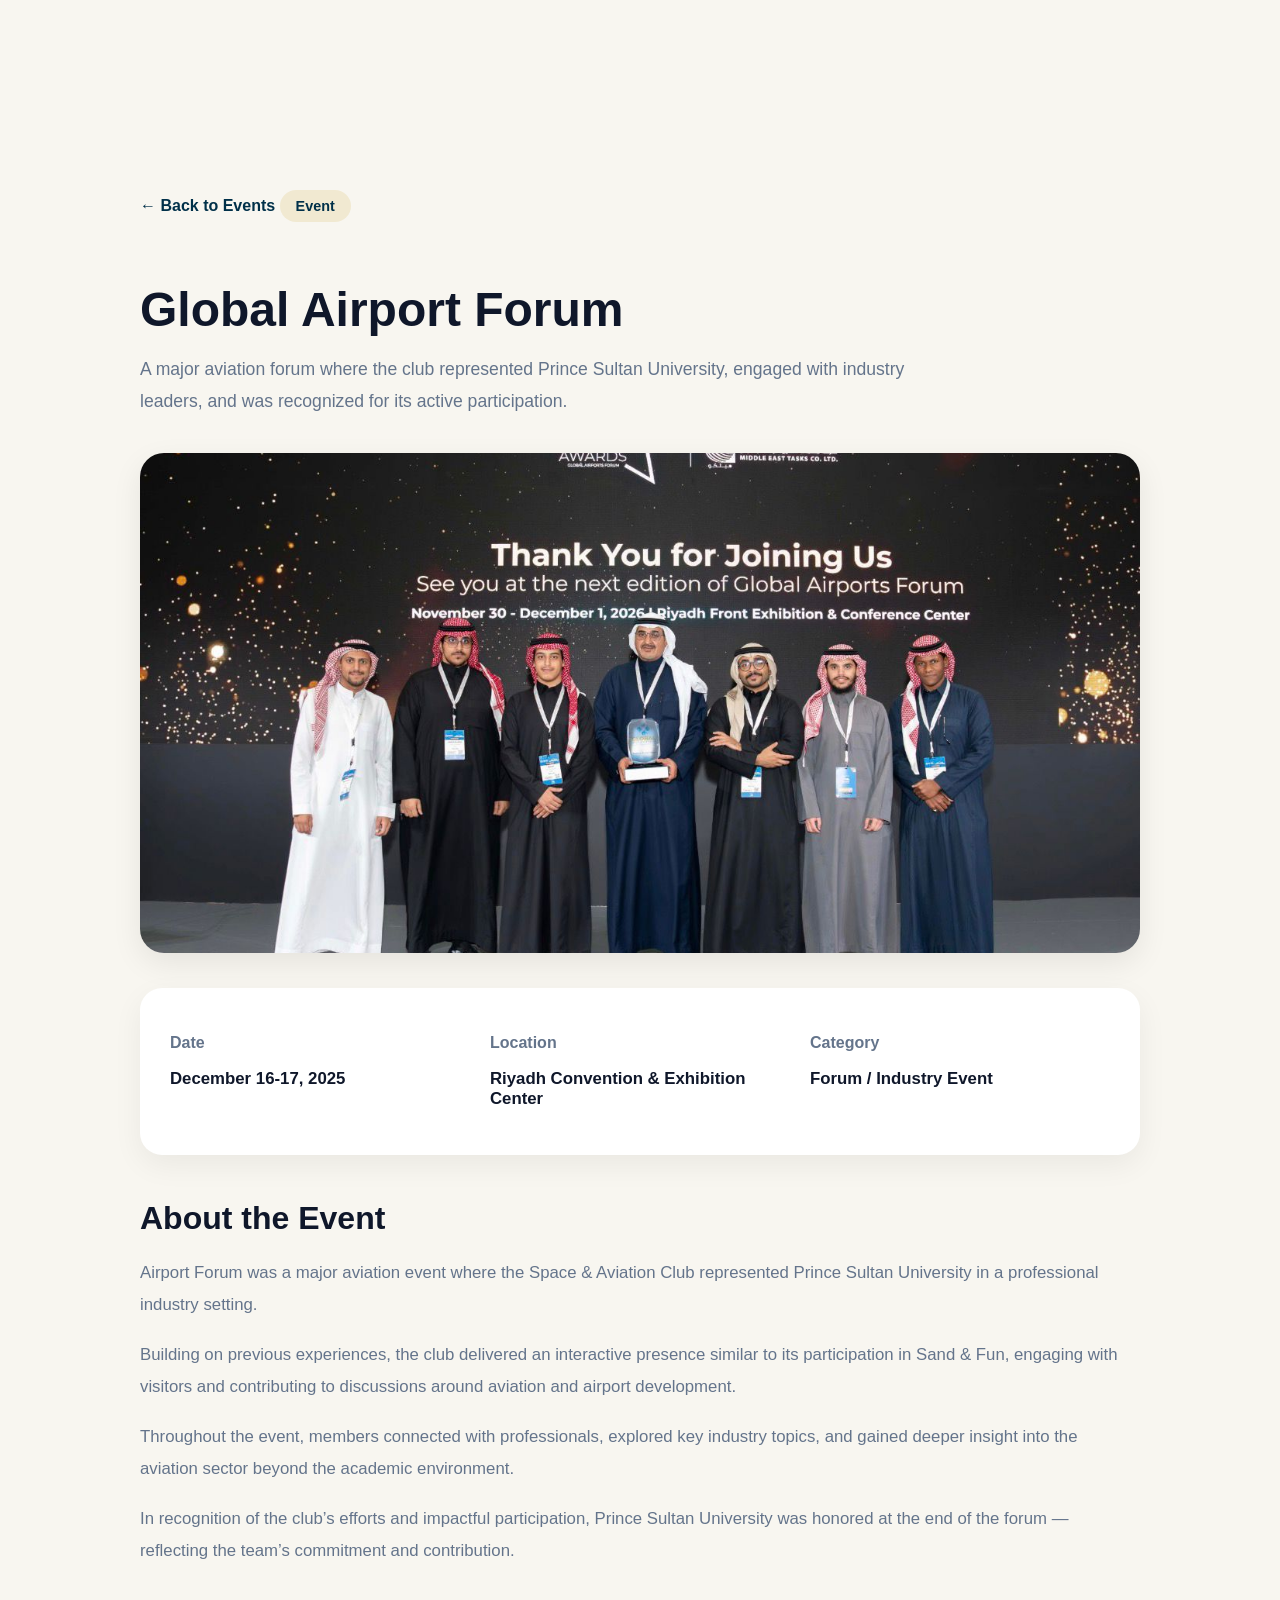
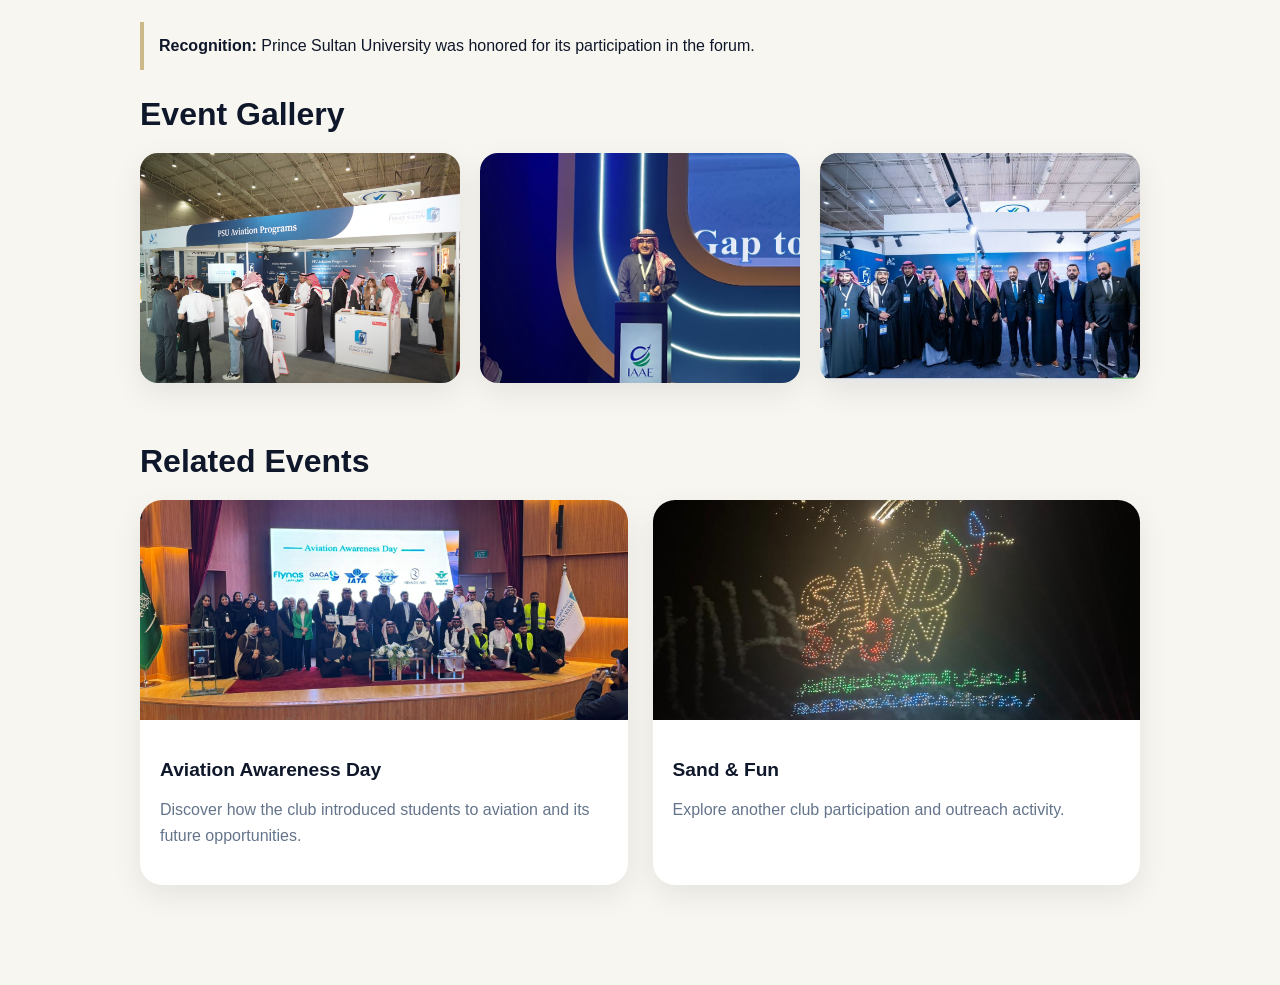
==== events/airport-forum.html @ 7e3ea1d1 "Add files via upload" ====
<!DOCTYPE html>
<html lang="en">

<head>
  <meta charset="UTF-8">
  <meta name="viewport" content="width=device-width, initial-scale=1.0">
  <title>Airport Forum | Space & Aviation Club</title>
  <link rel="stylesheet" href="/css/style.css">
</head>

<body>

  <section class="event-details-page">
    <div class="event-details-container">

      <a href="../index.html#events" class="back-link">← Back to Events</a>

      <span class="event-tag">Event</span>

      <h1>Global Airport Forum</h1>

      <p class="event-intro">
        A major aviation forum where the club represented Prince Sultan University, engaged with industry leaders, and
        was recognized for its active participation.
      </p>

      <img src="/images/event1.jpeg" alt="Airport Forum" class="event-hero-image">

      <div class="event-info-box">
        <div class="info-item">
          <h3>Date</h3>
          <p>December 16-17, 2025</p>
        </div>

        <div class="info-item">
          <h3>Location</h3>
          <p>Riyadh Convention & Exhibition Center</p>
        </div>

        <div class="info-item">
          <h3>Category</h3>
          <p>Forum / Industry Event</p>
        </div>
      </div>

      <div class="event-description-section">
        <h2>About the Event</h2>
        <p>
          Airport Forum was a major aviation event where the Space & Aviation Club represented Prince Sultan University
          in a professional industry setting. </p>

        <p>
          Building on previous experiences, the club delivered an interactive presence similar to its participation in
          Sand & Fun, engaging with visitors and contributing to discussions around aviation and airport development.
        </p>

        <p>
          Throughout the event, members connected with professionals, explored key industry topics, and gained deeper
          insight into the aviation sector beyond the academic environment.
        </p>

        <p>
          In recognition of the club’s efforts and impactful participation, Prince Sultan University was honored at the
          end of the forum — reflecting the team’s commitment and contribution.
        </p>
      </div>
      <div class="event-highlight">
        <strong>Recognition:</strong> Prince Sultan University was honored for its participation in the forum.
      </div>
      <div class="event-gallery-section">
        <h2>Event Gallery</h2>

        <div class="event-gallery-grid">
          <img src="/images/forum.jpeg" alt="Airport Forum Photo 1">
          <img src="/images/bdr.jpeg" alt="Airport Forum Photo 2">
          <img src="/images/for.jpeg" alt="Airport Forum Photo 3">
        </div>
      </div>

      <div class="related-events-section">
        <h2>Related Events</h2>

        <div class="related-events-grid">
          <a href="aviation-awareness-day.html" class="related-event-card">
            <img src="/images/main.jpeg" alt="Aviation Awareness Day">
            <div class="related-event-content">
              <h3>Aviation Awareness Day</h3>
              <p>Discover how the club introduced students to aviation and its future opportunities.</p>
            </div>
          </a>

          <a href="sand-fun.html" class="related-event-card">
            <img src="/images/sd2.jpeg" alt="Sand & Fun">
            <div class="related-event-content">
              <h3>Sand & Fun</h3>
              <p>Explore another club participation and outreach activity.</p>
            </div>
          </a>
        </div>
      </div>

    </div>
  </section>

</body>

</html>
---- css/style.css ----
:root {
  --primary: #003049;
  --bg-main: #FDF0D5;
  --accent: #C9A227;

  --text-dark: #0f172a;
  --text-light: #ffffff;
  --muted: #64748b;

  --card-bg: #ffffff;
  --section-bg: #f8f6f0;
  --footer-text: #e2e8f0;
  --footer-muted: #cbd5e1;
  --footer-soft: #94a3b8;
  --footer-border: rgba(255, 255, 255, 0.12);

  --shadow-soft: 0 10px 30px rgba(0, 0, 0, 0.08);
  --shadow-hover: 0 18px 35px rgba(0, 0, 0, 0.12);
}

.event-highlight {
  background: #f8f6f0;
  border-left: 4px solid #cbb98a;
  padding: 15px;
  margin: 20px 0;
  font-weight: 500;
}


.tagline {
  font-size: 1.1rem;
  font-weight: 500;
  color: #cbb98a;
  margin: 10px 0 25px;
  position: relative;
  font-style: italic;
}

.tagline::before {
  content: "";
  width: 40px;
  height: 2px;
  background: #cbb98a;
  position: absolute;
  top: -8px;
  left: 0;
}


nav {
  display: flex;
  justify-content: space-between;
  align-items: center;
  padding: 20px 40px;
  position: relative;
}

.site-title {
  display: flex;
  align-items: center;
  gap: 15px;
  font-size: 2rem;
  color: var(--text-dark);
}

.site-logo {
  width: 70px;
}

.nav-links {
  display: flex;
  gap: 25px;
  list-style: none;
}

.nav-links a {
  text-decoration: none;
  color: var(--text-dark);
  font-size: 1.1rem;
}

.menu-toggle {
  display: none;
  font-size: 2rem;
  cursor: pointer;
}
@media (max-width: 768px) {

  .menu-toggle {
    display: block;
  }

  .nav-links {
    display: none;
    flex-direction: column;
    position: absolute;
    top: 100%;
    right: 20px;
    background: #f8f6f0;
    padding: 20px;
    border-radius: 12px;
    width: 200px;
    gap: 15px;
    box-shadow: 0 10px 25px rgba(0,0,0,0.08);
  }

  .nav-links.active {
    display: flex;
  }

}


.hidden {
  opacity: 0;
  transform: translateY(30px);
}

.show {
  opacity: 1;
  transform: translateY(0);
  transition: all 0.6s ease;
}

nav {
  position: fixed;
  top: 0;
  left: 0;
  right: 0;
  width: 100%;
  box-sizing: border-box;
  z-index: 1000;
  background-color: var(--bg-main);
  box-shadow: 0 2px 10px rgba(0,0,0,0.05);
  padding: 20px 40px;
}

body {
  padding-top: 90px;
}

nav.scrolled {
   background-color: rgba(248, 246, 240, 0.85);
  backdrop-filter: blur(10px);
  box-shadow: 0 4px 20px rgba(0,0,0,0.08)
}
nav {
  transition: all 0.3s ease;
}


html {
  scroll-behavior: smooth;
}

body {
  margin: 0;
  font-family: Arial, sans-serif;
  background-color: var(--section-bg);
  color: var(--text-dark);
}

.site-title {
  display: flex;
  align-items: center;
  gap: 10px;
}

.site-logo {
  width: 60px;
  height: 60px;
  object-fit: contain;
}

ul {
  list-style: none;
  padding: 0;
}

nav ul {
  display: flex;
  gap: 20px;
}

a {
  text-decoration: none;
  color: var(--text-dark);
}

nav {
  display: flex;
  justify-content: space-between;
  align-items: center;
  padding: 20px 40px;
  background-color: var(--section-bg);
  
}

nav h1 {
  font-size: 24px;
  color: var(--primary);
}

nav a:hover {
  color: var(--accent);
}

#hero {
  padding: 100px 40px;
  min-height: 80vh;
  display: flex;
  align-items: center;
  background:
linear-gradient(rgba(0,0,0,0.55), rgba(0,0,0,0.75)),
    url("../images/hero.jpg");
  background-size: cover;
  background-position: center;
  color: var(--text-light);
}

.hero-content {
  max-width: 600px;
}

.hero-content h2 {
  font-size: 48px;
  margin-bottom: 20px;
}

.hero-content p {
  font-size: 18px;
  line-height: 1.6;
  margin-bottom: 20px;
}

.btn {
  display: inline-block;
  text-decoration: none;
  background-color: var(--accent);
  color: var(--primary);
  border-radius: 999px;
  padding: 12px 24px;
  font-weight: 600;
  transition: 0.3s;
}

.btn:hover {
  background-color: var(--primary);
  color: var(--text-light);
  transform: scale(1.05);
}

#about {
  display: flex;
  justify-content: space-between;
  align-items: center;
  gap: 40px;
  padding: 80px 40px;
}

.about-text {
  flex: 1;
}

.about-text h2 {
  font-size: 36px;
  margin-bottom: 20px;
  color: var(--text-dark);
}

.about-text p {
  font-size: 18px;
  line-height: 1.7;
  margin-bottom: 15px;
  color: var(--text-dark);
}

.about-image {
  flex: 1;
}

.about-image img {
  width: 100%;
  border-radius: 12px;
  filter: brightness(0.9);
  box-shadow: 0 10px 30px rgba(0, 0, 0, 0.2);
}

/* ======================
   Events Section
====================== */

.events-section {
  padding: 100px 8%;
  background: var(--section-bg);
}

.events-section h2 {
  text-align: center;
  font-size: 3rem;
  margin-bottom: 15px;
  color: var(--text-dark);
}

.section-subtitle {
  text-align: center;
  font-size: 1.1rem;
  color: var(--muted);
  margin-bottom: 50px;
}

.events-wrapper {
  display: flex;
  align-items: center;
  gap: 20px;
  overflow: hidden;
}

.events-track {
  display: flex;
  gap: 25px;
  overflow-x: auto;
  scroll-behavior: smooth;
  flex: 1;
  min-width: 0;
  padding: 10px 5px 20px;
}

.events-track::-webkit-scrollbar {
  height: 8px;
}

.events-track::-webkit-scrollbar-thumb {
  background: #cbb98a;
  border-radius: 20px;
}

.event-card {
  min-width: 320px;
  max-width: 320px;
  background: var(--card-bg);
  border-radius: 22px;
  overflow: hidden;
  text-decoration: none;
  color: inherit;
  box-shadow: var(--shadow-soft);
  transition: transform 0.3s ease, box-shadow 0.3s ease;
  flex-shrink: 0;
}

.event-card:hover {
  transform: translateY(-10px) scale(1.02);
  box-shadow: var(--shadow-hover);
}

.event-card img {
  width: 100%;
  height: 220px;
  object-fit: cover;
  display: block;
}

.event-card-content {
  padding: 22px;
}

.event-card-content h3 {
  font-size: 1.4rem;
  margin-bottom: 10px;
  color: var(--text-dark);
}

.event-date {
  font-size: 0.95rem;
  color: var(--muted);
  margin-bottom: 12px;
}

.event-description {
  font-size: 0.98rem;
  line-height: 1.6;
  color: var(--muted);
  margin-bottom: 18px;
}

.event-link {
  display: inline-block;
  padding: 10px 18px;
  border-radius: 999px;
  background-color: var(--accent);
  color: var(--primary);
  font-weight: 600;
  font-size: 0.95rem;
  transition: 0.3s;
}

.event-link:hover {
  background-color: var(--primary);
  color: var(--text-light);
  transform: scale(1.05);
}

.slider-btn {
  width: 50px;
  height: 50px;
  border: none;
  border-radius: 50%;
  background: var(--card-bg);
  color: var(--primary);
  font-size: 1.5rem;
  cursor: pointer;
  box-shadow: 0 8px 20px rgba(0, 0, 0, 0.1);
  transition: 0.3s ease;
}

.slider-btn:hover {
  background: var(--primary);
  color: var(--text-light);
}

@media (max-width: 768px) {
  .events-section h2 {
    font-size: 2.2rem;
  }

  .event-card {
    min-width: 270px;
    max-width: 270px;
  }

  .slider-btn {
    display: none;
  }
}

/* ======================
   event pages
====================== */

.event-details-page {
  padding: 100px 8%;
  background: var(--section-bg);
}

.event-details-container {
  max-width: 1000px;
  margin: 0 auto;
}

.back-link {
  display: inline-block;
  margin-bottom: 20px;
  text-decoration: none;
  color: var(--primary);
  font-weight: 600;
  transition: 0.3s ease;
}

.back-link:hover {
  color: var(--accent);
}

.event-tag {
  display: inline-block;
  background: rgba(201, 162, 39, 0.15);
  color: var(--primary);
  font-size: 0.9rem;
  font-weight: 600;
  padding: 8px 16px;
  border-radius: 999px;
  margin-bottom: 20px;
}

.event-details-page h1 {
  font-size: 3rem;
  color: var(--text-dark);
  margin-bottom: 15px;
}

.event-intro {
  font-size: 1.1rem;
  line-height: 1.8;
  color: var(--muted);
  margin-bottom: 35px;
  max-width: 800px;
}

.event-hero-image {
  width: 100%;
  height: 500px;
  object-fit: cover;
  border-radius: 24px;
  display: block;
  margin-bottom: 35px;
  box-shadow: var(--shadow-soft);
}

.event-info-box {
  display: grid;
  grid-template-columns: repeat(3, 1fr);
  gap: 20px;
  background: var(--card-bg);
  border-radius: 22px;
  padding: 30px;
  box-shadow: 0 10px 30px rgba(0, 0, 0, 0.06);
  margin-bottom: 45px;
}

.info-item h3 {
  font-size: 1rem;
  color: var(--muted);
  margin-bottom: 8px;
}

.info-item p {
  font-size: 1.05rem;
  color: var(--text-dark);
  font-weight: 600;
}

.event-description-section {
  margin-bottom: 55px;
}

.event-description-section h2,
.event-gallery-section h2,
.related-events-section h2 {
  font-size: 2rem;
  color: var(--text-dark);
  margin-bottom: 20px;
}

.event-description-section p {
  font-size: 1.05rem;
  line-height: 1.9;
  color: var(--muted);
  margin-bottom: 18px;
}

.event-gallery-section {
  margin-bottom: 60px;
}

.event-gallery-grid {
  display: grid;
  grid-template-columns: repeat(3, 1fr);
  gap: 20px;
}

.event-gallery-grid img {
  width: 100%;
  height: 230px;
  object-fit: cover;
  border-radius: 18px;
  box-shadow: var(--shadow-soft);
  transition: transform 0.3s ease;
}

.event-gallery-grid img:hover {
  transform: scale(1.03);
}

.related-events-grid {
  display: grid;
  grid-template-columns: repeat(2, 1fr);
  gap: 25px;
}

.related-event-card {
  display: block;
  background: var(--card-bg);
  border-radius: 22px;
  overflow: hidden;
  text-decoration: none;
  color: inherit;
  box-shadow: var(--shadow-soft);
  transition: transform 0.3s ease, box-shadow 0.3s ease;
}

.related-event-card:hover {
  transform: translateY(-6px);
  box-shadow: var(--shadow-hover);
}

.related-event-card img {
  width: 100%;
  height: 220px;
  object-fit: cover;
  display: block;
}

.related-event-content {
  padding: 20px;
}

.related-event-content h3 {
  font-size: 1.2rem;
  color: var(--text-dark);
  margin-bottom: 10px;
}

.related-event-content p {
  color: var(--muted);
  line-height: 1.6;
}

@media (max-width: 900px) {
  .event-info-box {
    grid-template-columns: 1fr;
  }

  .event-gallery-grid {
    grid-template-columns: 1fr 1fr;
  }

  .related-events-grid {
    grid-template-columns: 1fr;
  }

  .event-details-page h1 {
    font-size: 2.3rem;
  }

  .event-hero-image {
    height: 380px;
  }
}

@media (max-width: 600px) {
  .event-details-page {
    padding: 80px 5%;
  }

  .event-gallery-grid {
    grid-template-columns: 1fr;
  }

  .event-details-page h1 {
    font-size: 2rem;
  }

  .event-hero-image {
    height: 260px;
  }
}

/* ======================
   team section
====================== */

.leadership-grid .team-card {
  transform: scale(1.05);
}

.team-section {
  padding: 100px 8%;
  background: var(--section-bg);
}

.team-header {
  text-align: center;
  margin-bottom: 60px;
}

.team-header h2 {
  font-size: 3.2rem;
  color: var(--text-dark);
  margin-bottom: 15px;
}

.team-group {
  margin-bottom: 60px;
}

.team-group-title {
  text-align: center;
  border-left: none;
  padding-left: 0;
  position: relative;
  color: var(--text-dark);
}

.team-group-title::after {
  content: "";
  display: block;
  width: 60px;
  height: 4px;
  background: var(--accent);
  margin: 10px auto 0;
  border-radius: 10px;
}

.team-grid {
  display: grid;
  grid-template-columns: repeat(auto-fit, minmax(250px, 250px));
  justify-content: center;
  gap: 25px;
}

.leadership-grid {
  grid-template-columns: repeat(4, 1fr);
}

.team-card {
  background: var(--card-bg);
  border-radius: 24px;
  padding: 30px 20px;
  text-align: center;
  box-shadow: 0 10px 30px rgba(0, 0, 0, 0.06);
  transition: transform 0.3s ease, box-shadow 0.3s ease;
}

.team-card:hover {
  transform: translateY(-10px) scale(1.02);
  box-shadow: var(--shadow-hover);
}

.team-avatar {
  width: 110px;
  height: 110px;
  object-fit: cover;
  border-radius: 50%;
  margin-bottom: 18px;
  border: 4px solid rgba(201, 162, 39, 0.25);
}

.team-card h4 {
  font-size: 1.2rem;
  color: var(--text-dark);
  margin-bottom: 8px;
}

.team-role {
  font-size: 0.98rem;
  color: var(--muted);
  margin-bottom: 16px;
  line-height: 1.5;
}

.linkedin-link {
  display: inline-block;
  text-decoration: none;
  background-color: var(--accent);
  color: var(--primary);
  padding: 10px 18px;
  border-radius: 999px;
   font-size: 0.9rem;
  transition: 0.3s ease;
}

.linkedin-link:hover {
  background-color: var(--primary);
  color: var(--text-light);
  transform: scale(1.05);
}

@media (max-width: 1100px) {
  .team-grid,
  .leadership-grid {
    grid-template-columns: repeat(3, 1fr);
  }
}

@media (max-width: 800px) {
  .team-header h2 {
    font-size: 2.5rem;
  }

  .team-grid,
  .leadership-grid {
    grid-template-columns: repeat(2, 1fr);
  }
}

@media (max-width: 550px) {
  .team-section {
    padding: 80px 5%;
  }

  .team-header h2 {
    font-size: 2rem;
  }

  .team-grid,
  .leadership-grid {
    grid-template-columns: 1fr;
  }

  .team-group-title {
    font-size: 1.5rem;
  }
}

/*================
footer
==================*/

.footer {
  background: var(--primary);
  color: var(--footer-text);
  padding: 60px 8% 20px;
}

.social-links {
  display: flex;
  flex-wrap: wrap;
  gap: 12px;
  align-items: center;
}

.footer-container {
  display: grid;
  grid-template-columns: repeat(4, 1fr);
  gap: 40px;
  margin-bottom: 30px;
}

.footer-col h3,
.footer-col h4 {
  color: var(--text-light);
  margin-bottom: 15px;
}

.footer-col p {
  color: var(--footer-soft);
  line-height: 1.7;
}

.footer-col ul {
  list-style: none;
  padding: 0;
}

.footer-col ul li {
  margin-bottom: 10px;
}

.footer-col ul li a {
  text-decoration: none;
  color: var(--footer-soft);
  transition: 0.3s;
}

.footer-col ul li a:hover {
  color: var(--text-light);
}

.social-links a {
  display: inline-block;
  margin-right: 10px;
  text-decoration: none;
  color: var(--footer-muted);
  background: rgba(255, 255, 255, 0.08);
  padding: 8px 14px;
  border-radius: 999px;
  transition: 0.3s;
}

.social-links a:hover {
  background: var(--accent);
  color: var(--text-light);
}

.footer-bottom {
  border-top: 1px solid var(--footer-border);
  text-align: center;
  padding-top: 15px;
  font-size: 0.9rem;
  color: var(--footer-muted);
}

/* Responsive */
@media (max-width: 900px) {
  .footer-container {
    grid-template-columns: repeat(2, 1fr);
  }
}

@media (max-width: 600px) {
  .footer-container {
    grid-template-columns: 1fr;
  }
}

.social-links a.tiktok:hover {
  background: linear-gradient(135deg, #000000, #ff0050);
  color: #ffffff;
}

.social-links a.linkedin:hover {
  background: #0077b5;
}

.social-links a.instagram:hover {
  background: linear-gradient(45deg, #feda75, #d62976, #962fbf);
}

.hidden {
  opacity: 0;
  transform: translateY(40px);
  transition: all 0.8s ease;
}

.show {
  opacity: 1;
  transform: translateY(0);
}

@media (max-width: 768px) {

  body {
    overflow-x: hidden;
  }

  .events-grid,
  .team-grid {
    grid-template-columns: 1fr;
  }

  .container,
  .hero-content,
  .about-content {
    flex-direction: column;
    text-align: center;
    align-items: center;
  }

  h1 {
    font-size: 2rem;
  }

  h2 {
    font-size: 1.5rem;
  }

  p {
    font-size: 0.95rem;
  }

  section {
    padding: 60px 20px;
  }

  nav ul {
    flex-direction: column;
    gap: 10px;
  }

}

@media (max-width: 768px) {

  .about-content {
    display: flex;
    flex-direction: column !important;
    align-items: flex-start;
    gap: 20px;
  }

  .about-text,
  .about-image {
    width: 100% !important;
  }

  .about-text p {
    line-height: 1.8;
    font-size: 1rem;
  }

  .about-image img {
    width: 100% !important;
    height: auto;
    margin-top: 20px;
    border-radius: 20px;
  }

}
@media (max-width: 768px) {

  #about {
    flex-direction: column;
    align-items: flex-start;
    padding: 60px 20px;
  }

  .about-text,
  .about-image {
    width: 100%;
  }

  .about-text h2 {
    font-size: 2.2rem;
  }

  .about-text p {
    font-size: 1rem;
    line-height: 1.8;
  }

  .about-image img {
    width: 100%;
    margin-top: 20px;
  }

}
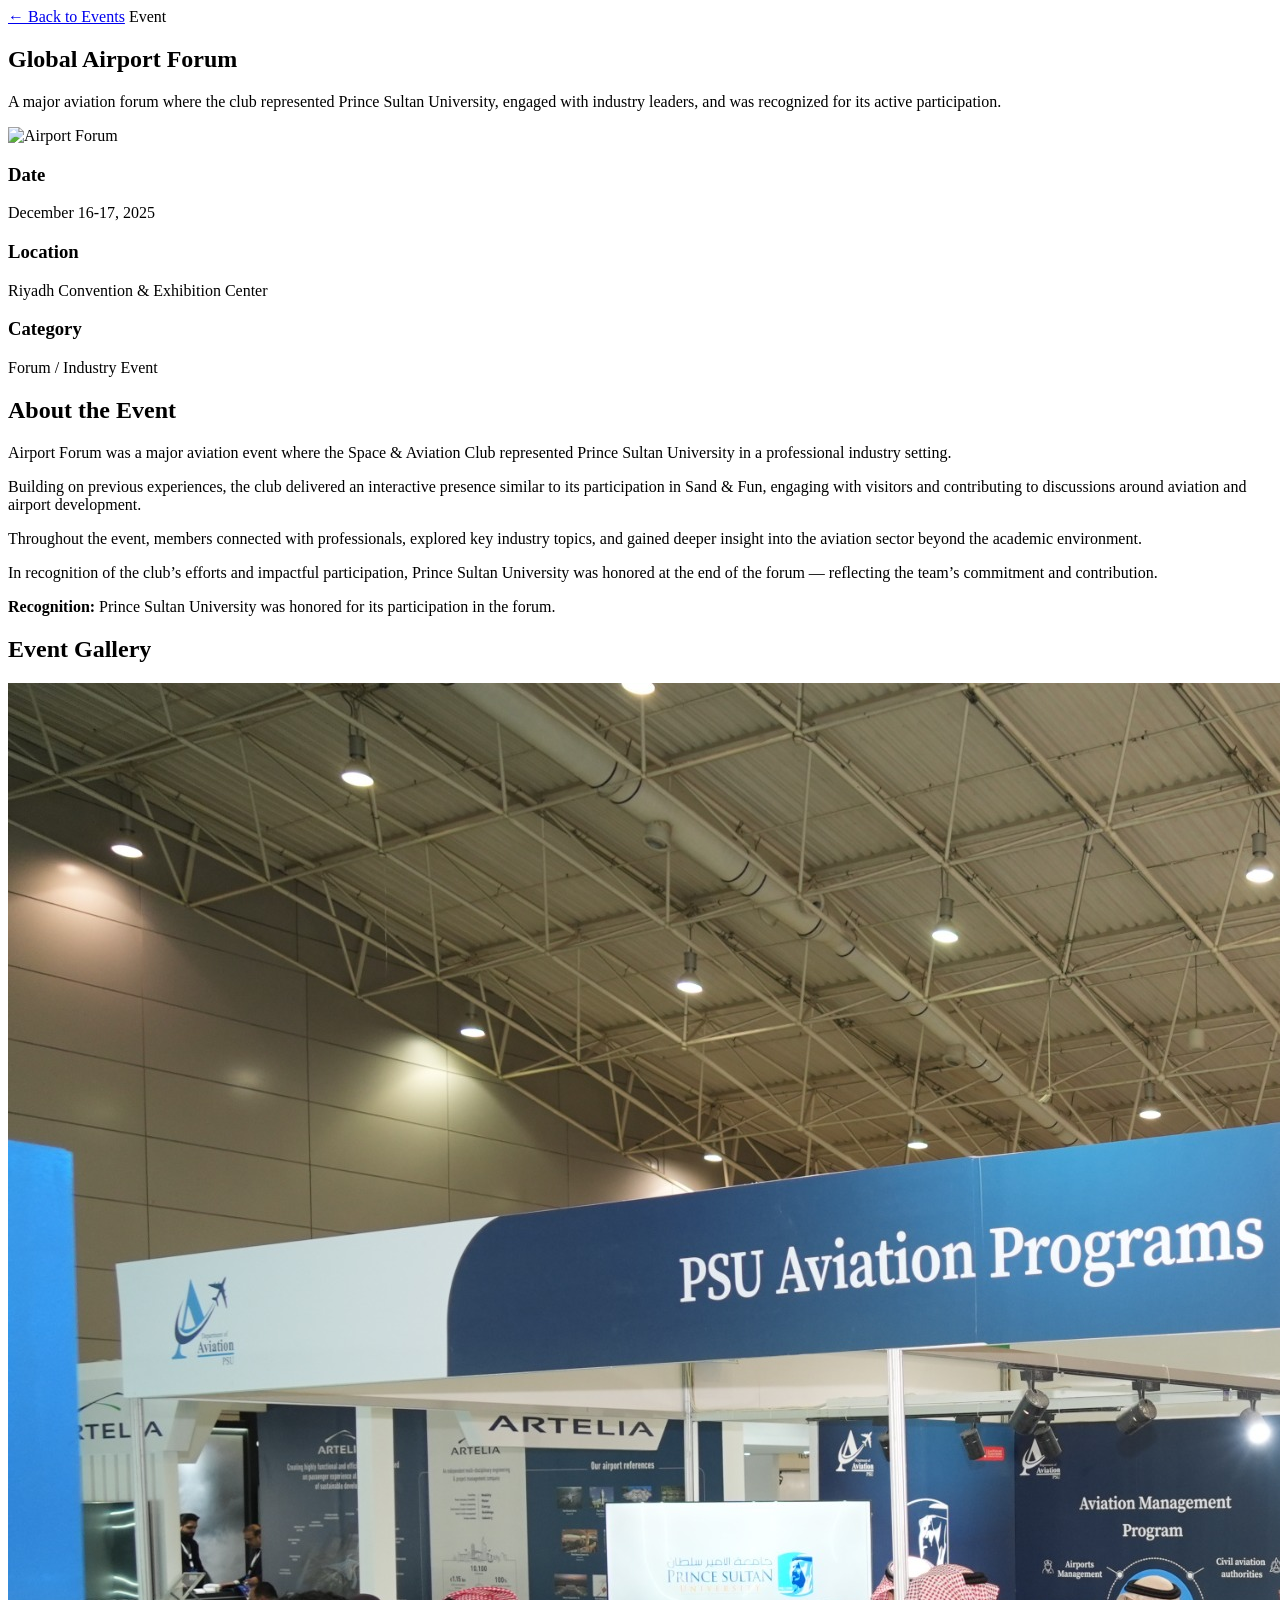
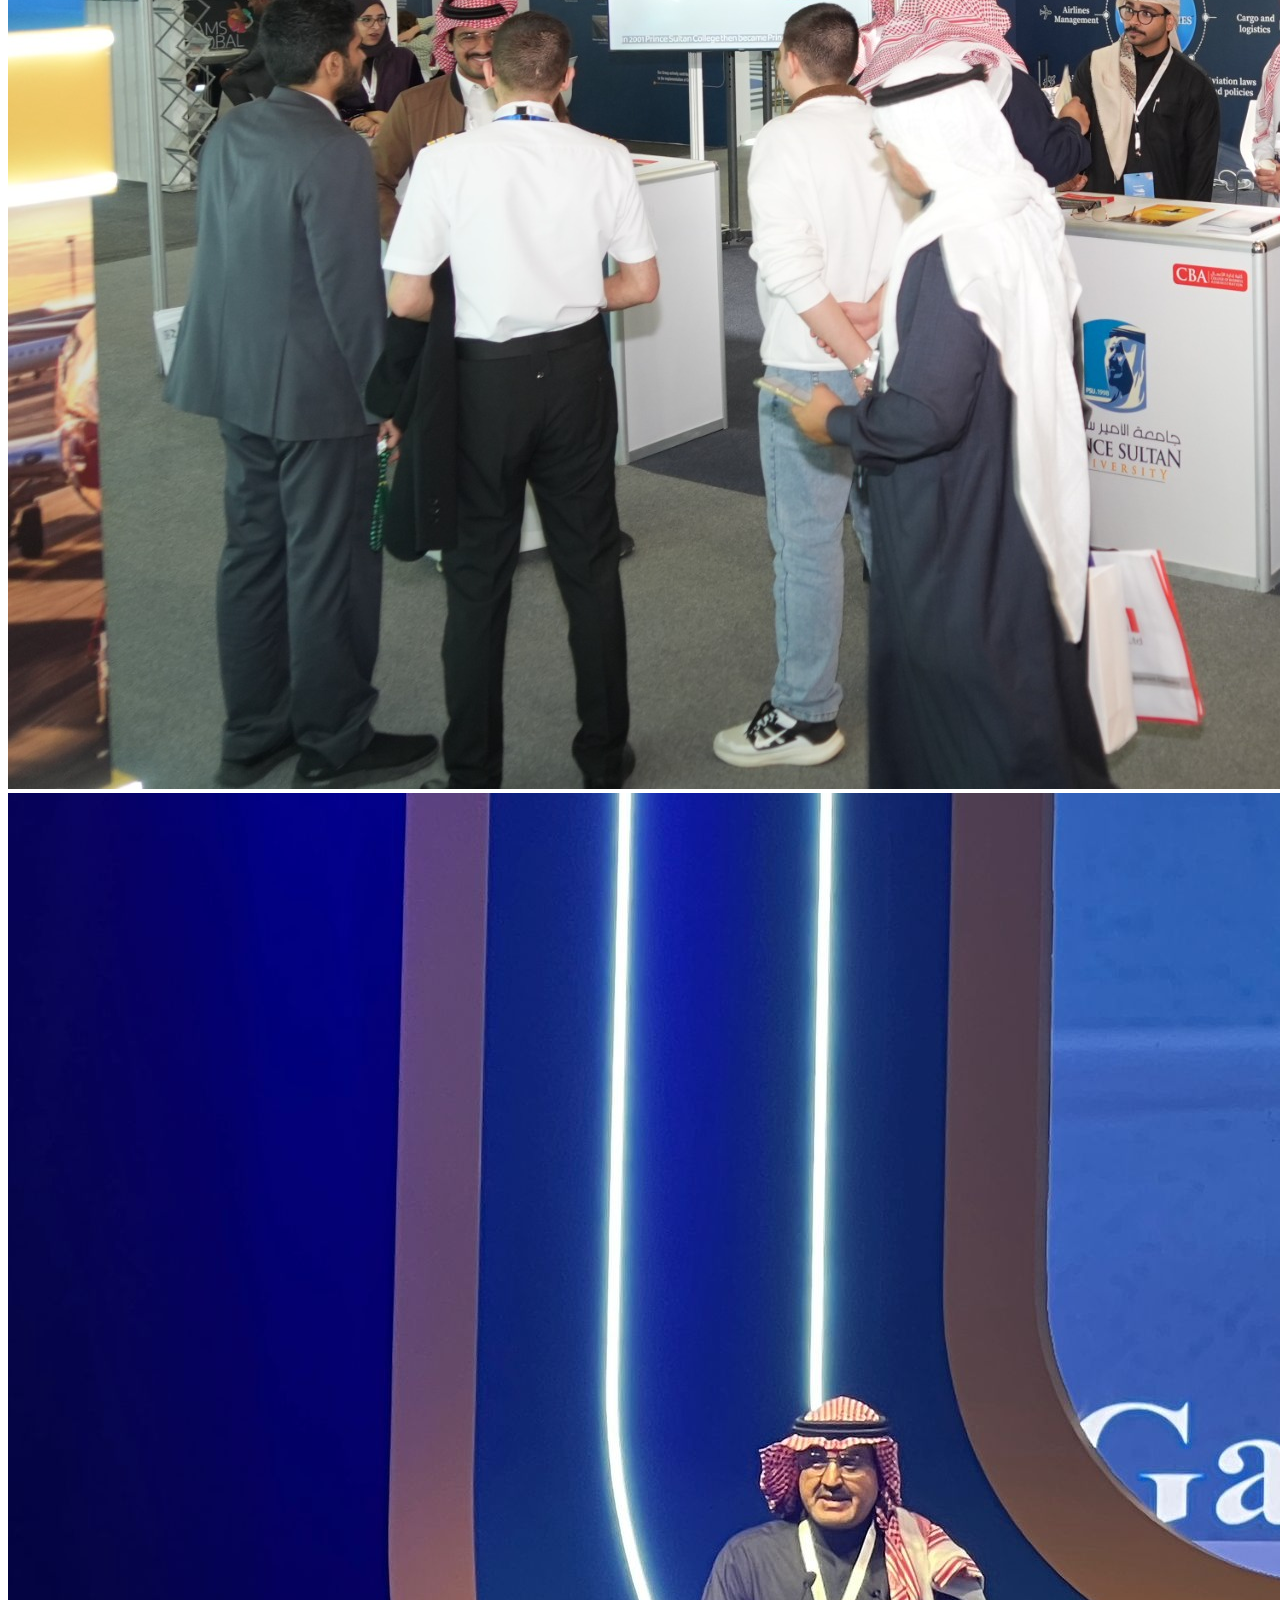
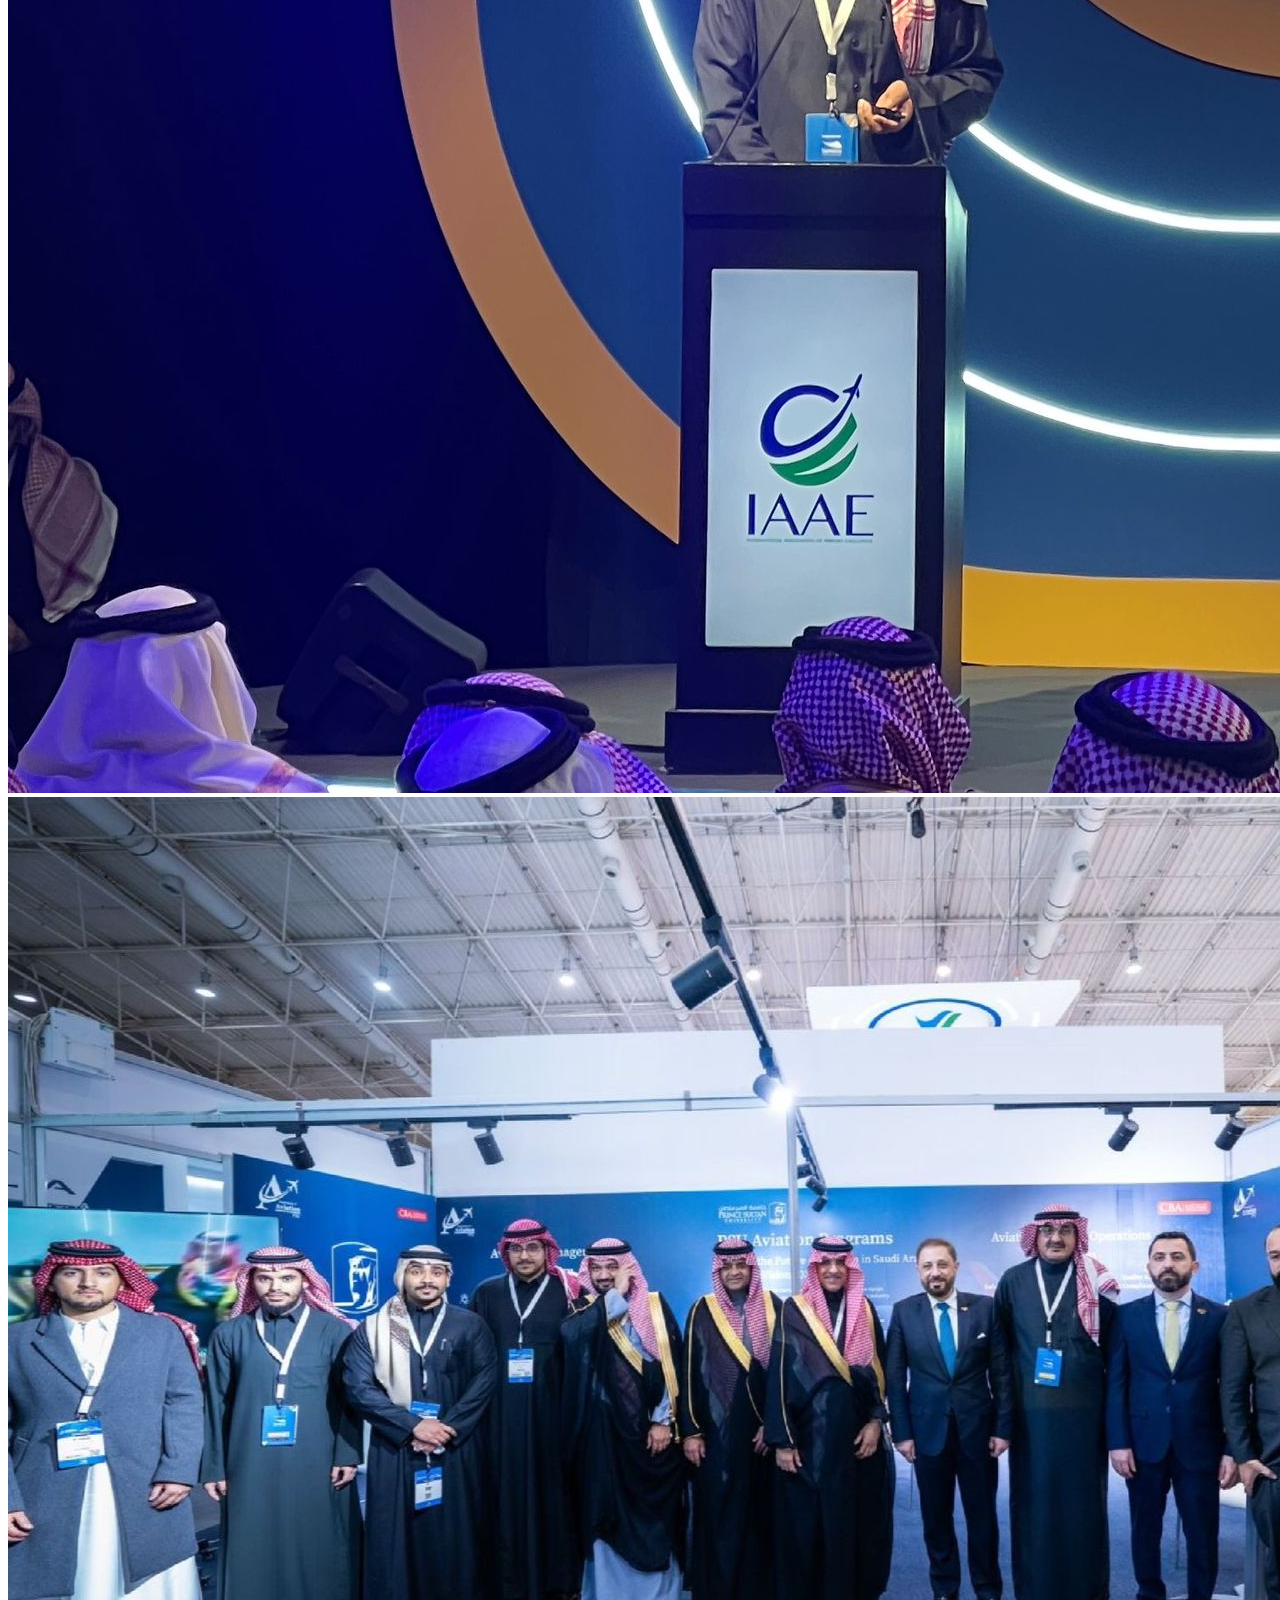
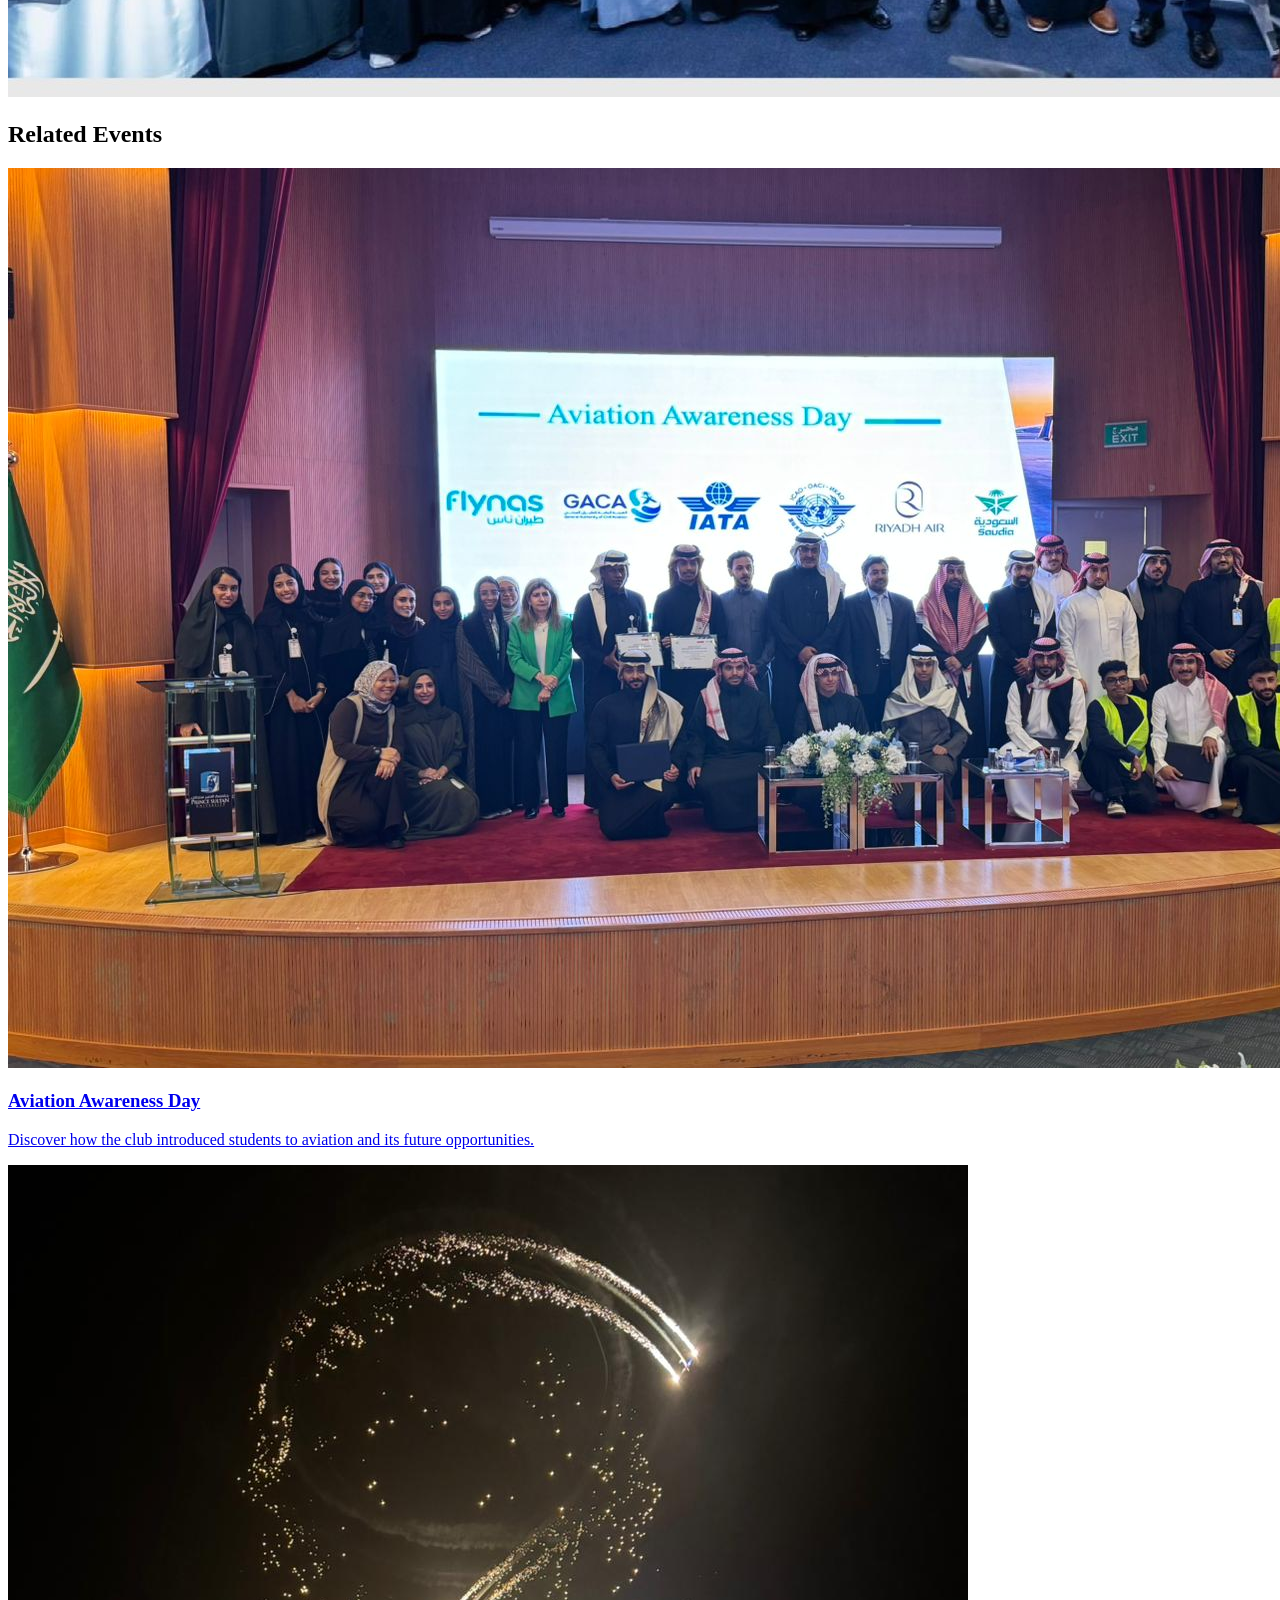
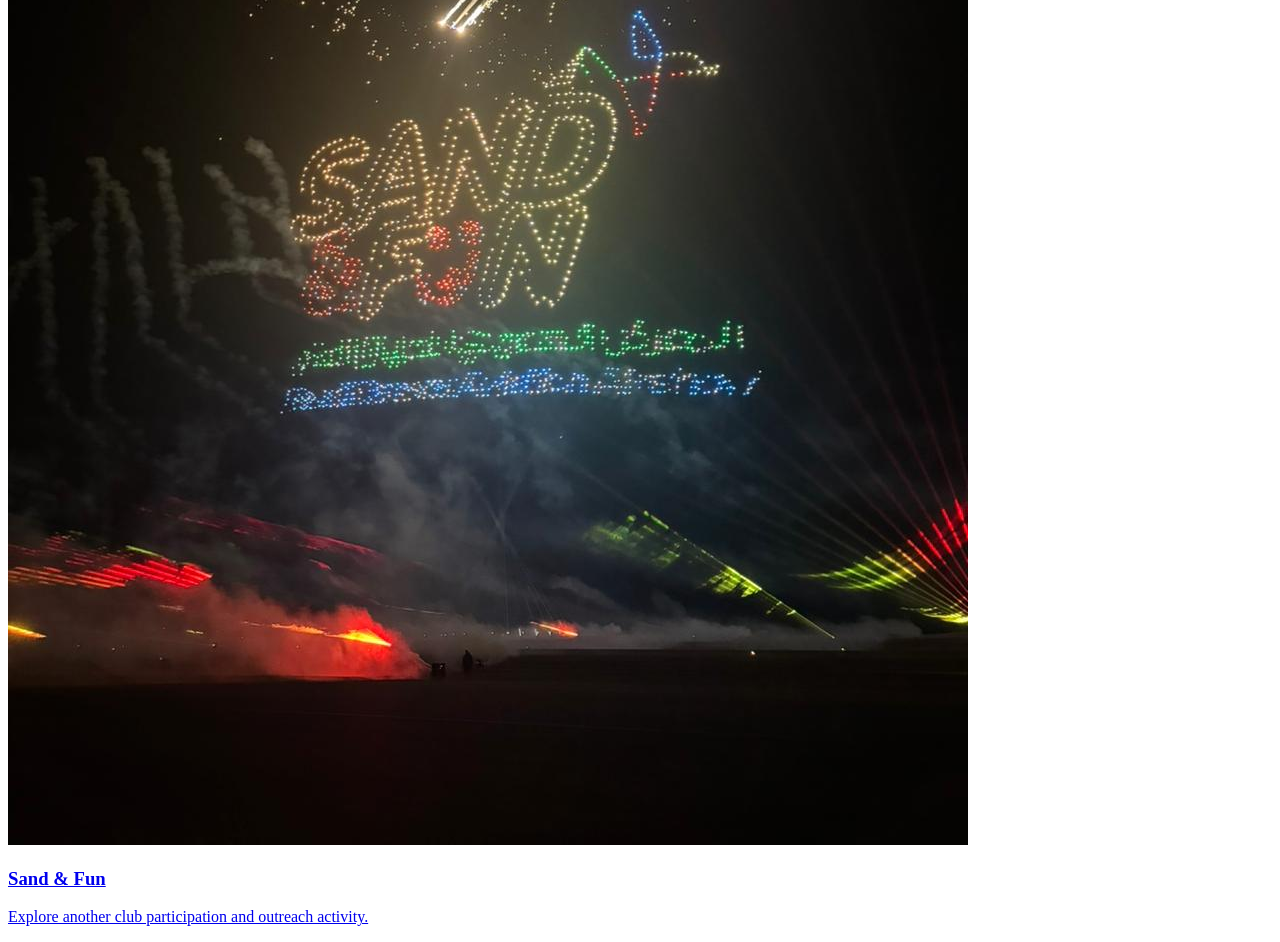
==== commit 67dff7d0: "Update airport-forum.html" ====
--- a/events/airport-forum.html
+++ b/events/airport-forum.html
@@ -5,8 +5,7 @@
   <meta charset="UTF-8">
   <meta name="viewport" content="width=device-width, initial-scale=1.0">
   <title>Airport Forum | Space & Aviation Club</title>
-  <link rel="stylesheet" href="/css/style.css">
-</head>
+<link rel="stylesheet" href="/Space-Aviation-Club/css/style.css"></head>
 
 <body>
 
@@ -24,8 +23,8 @@
         was recognized for its active participation.
       </p>
 
-      <img src="/images/event1.jpeg" alt="Airport Forum" class="event-hero-image">
-
+<img src="/Space-Aviation-Club/images/event1.jpeg" alt="Airport Forum" class="event-hero-image">
+      
       <div class="event-info-box">
         <div class="info-item">
           <h3>Date</h3>
@@ -104,4 +103,4 @@
 
 </body>
 
-</html>+</html>
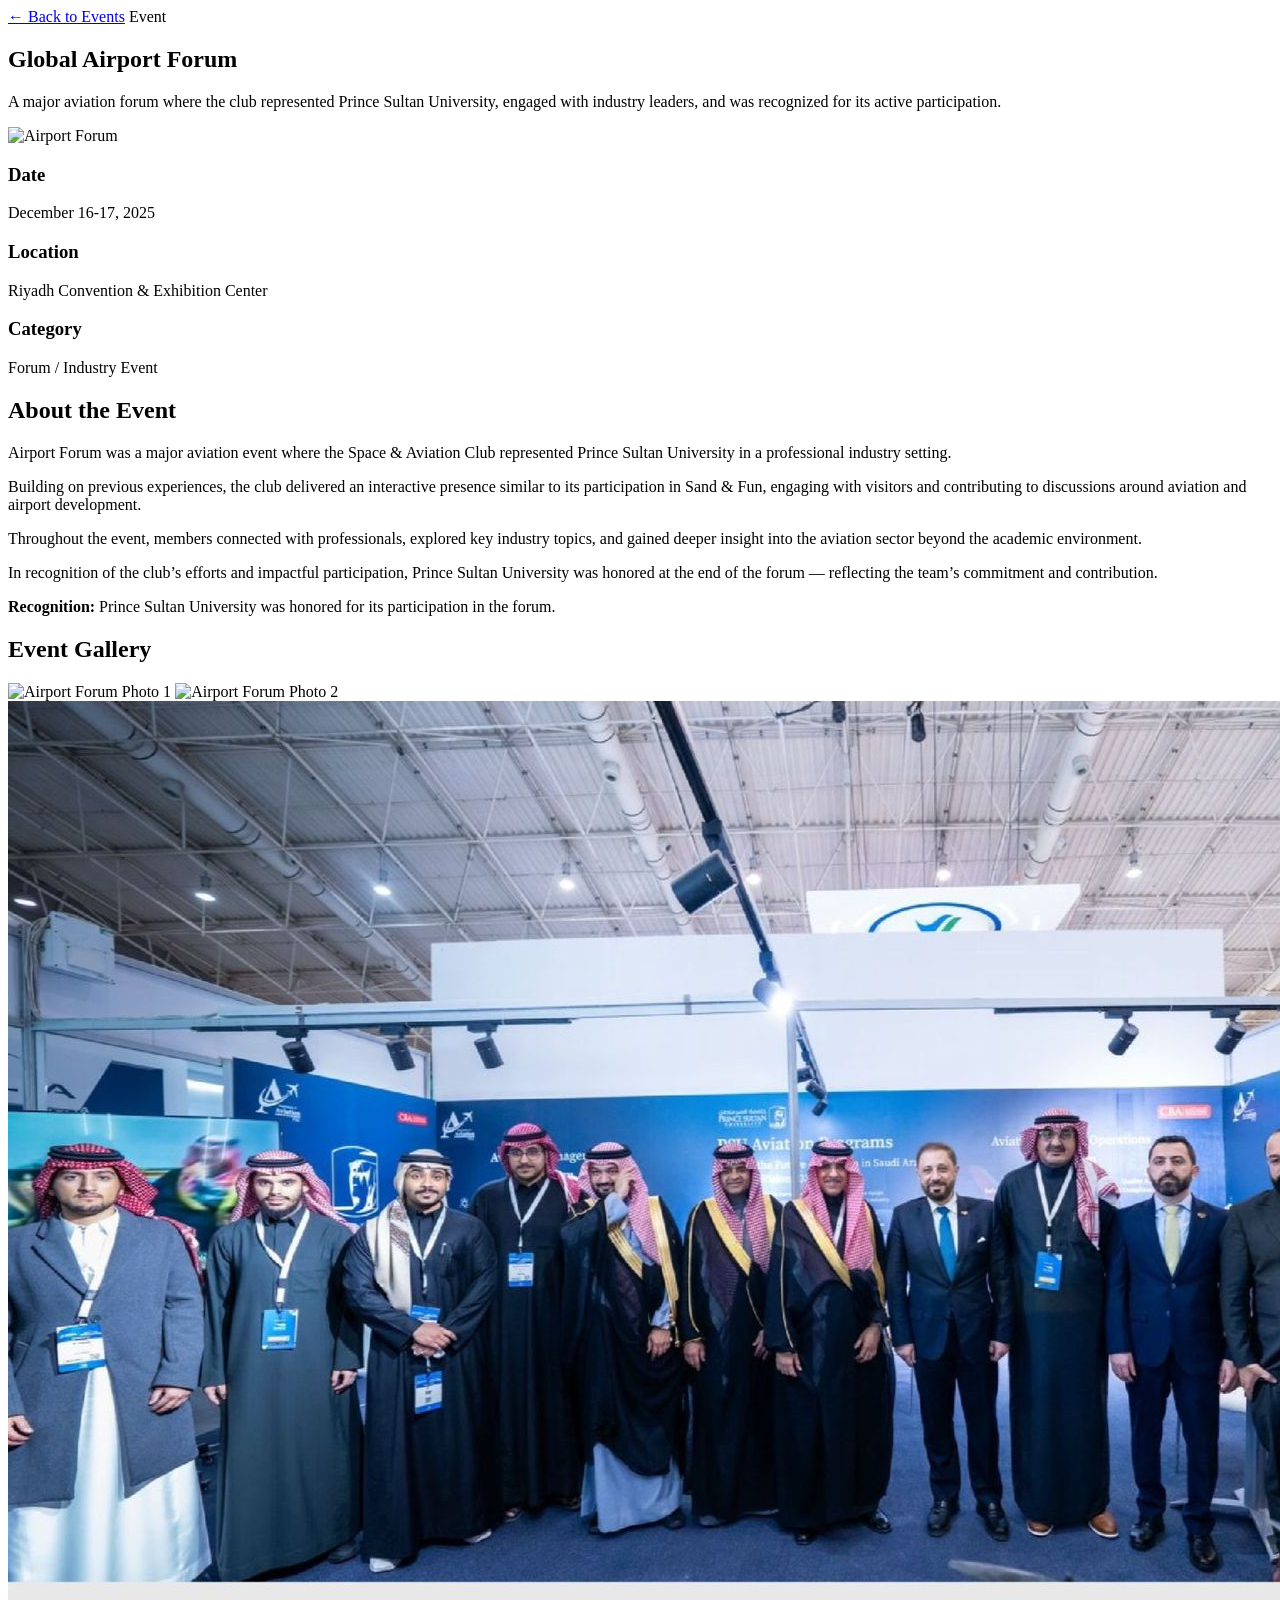
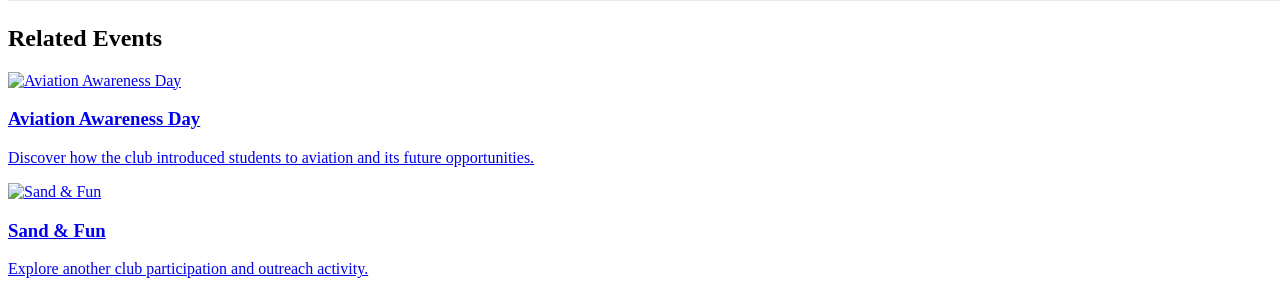
==== commit 30a5bdbc: "Update airport-forum.html" ====
--- a/events/airport-forum.html
+++ b/events/airport-forum.html
@@ -70,9 +70,9 @@
         <h2>Event Gallery</h2>
 
         <div class="event-gallery-grid">
-          <img src="/images/forum.jpeg" alt="Airport Forum Photo 1">
-          <img src="/images/bdr.jpeg" alt="Airport Forum Photo 2">
-          <img src="/images/for.jpeg" alt="Airport Forum Photo 3">
+          <img src="/Space-Aviation-Club/images/forum.jpeg" alt="Airport Forum Photo 1">
+          <img src="/Space-Aviation-Club/images/bdr.jpeg" alt="Airport Forum Photo 2">
+          <img src="../images/for.jpeg" alt="Airport Forum Photo 3">
         </div>
       </div>
 
@@ -81,7 +81,7 @@
 
         <div class="related-events-grid">
           <a href="aviation-awareness-day.html" class="related-event-card">
-            <img src="/images/main.jpeg" alt="Aviation Awareness Day">
+            <img src="/Space-Aviation-Club/images/main.jpeg" alt="Aviation Awareness Day">
             <div class="related-event-content">
               <h3>Aviation Awareness Day</h3>
               <p>Discover how the club introduced students to aviation and its future opportunities.</p>
@@ -89,7 +89,7 @@
           </a>
 
           <a href="sand-fun.html" class="related-event-card">
-            <img src="/images/sd2.jpeg" alt="Sand & Fun">
+            <img src="/Space-Aviation-Club/images/sd2.jpeg" alt="Sand & Fun">
             <div class="related-event-content">
               <h3>Sand & Fun</h3>
               <p>Explore another club participation and outreach activity.</p>
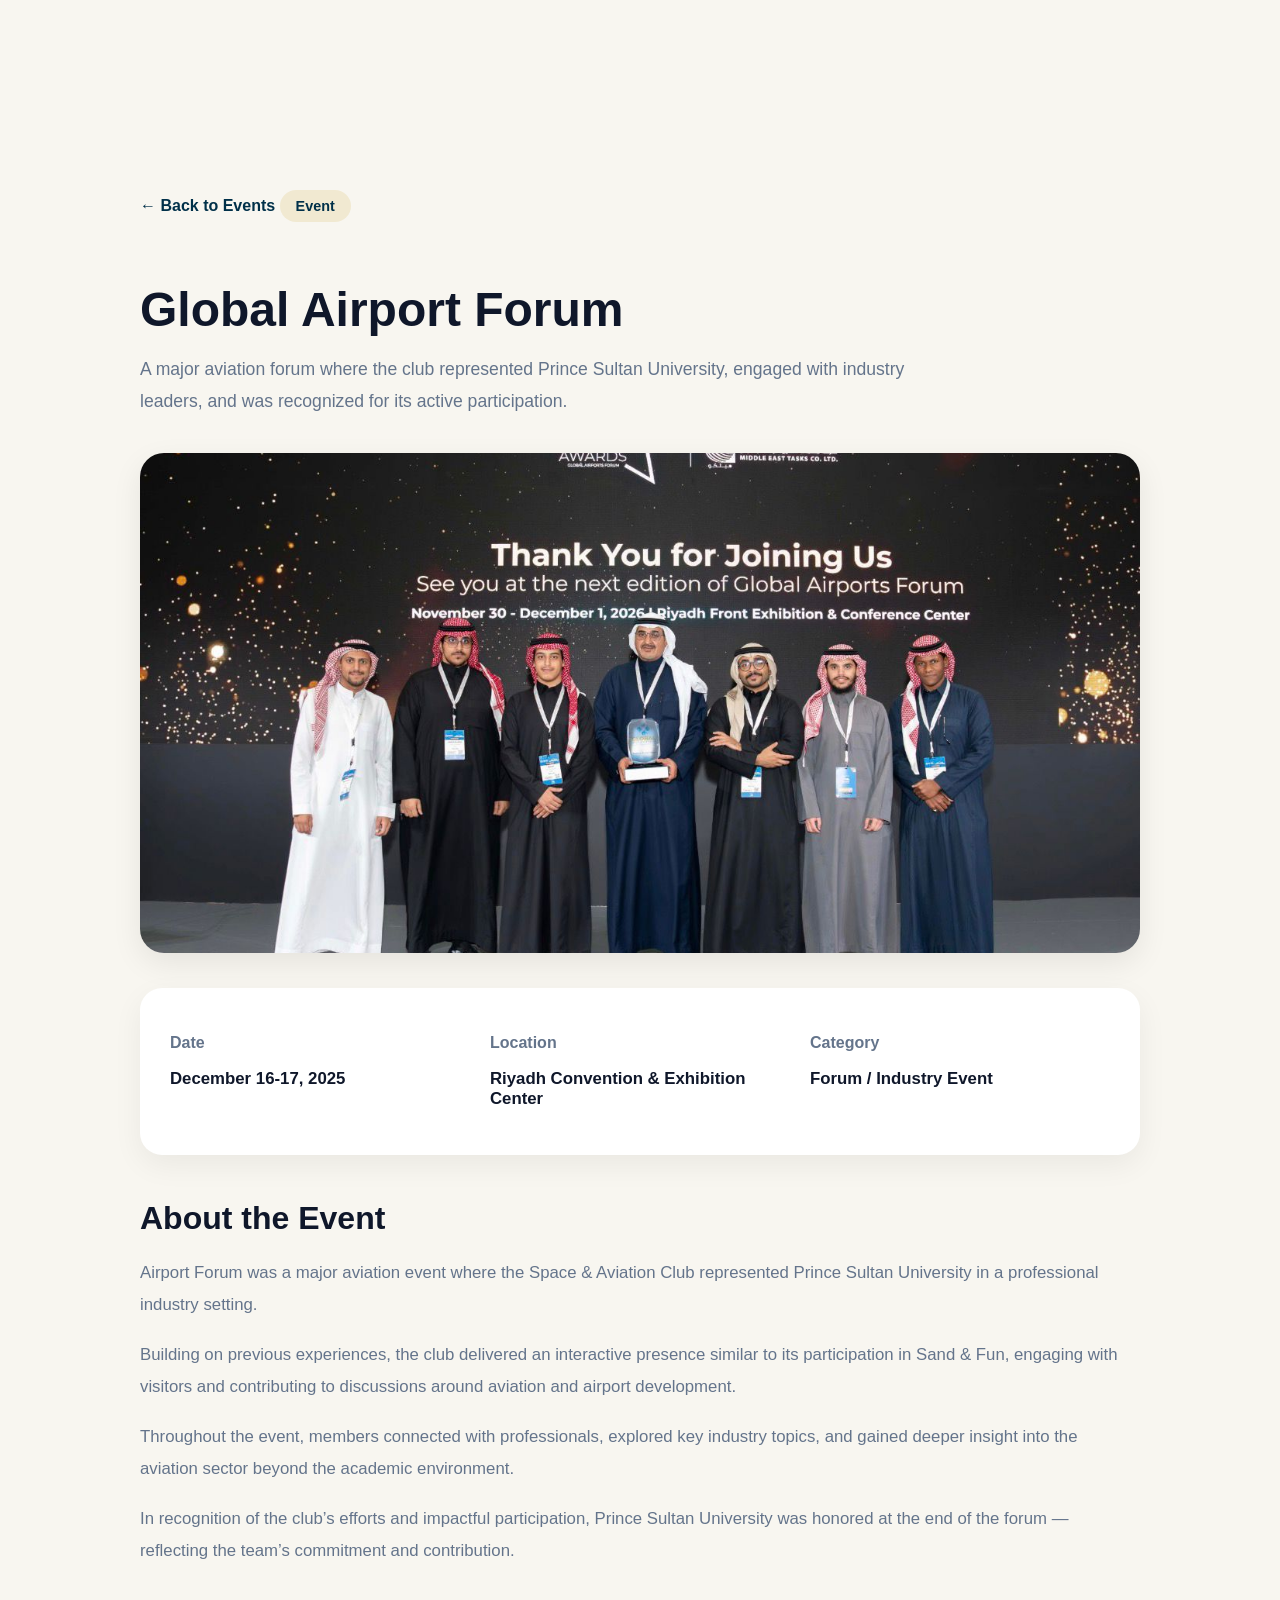
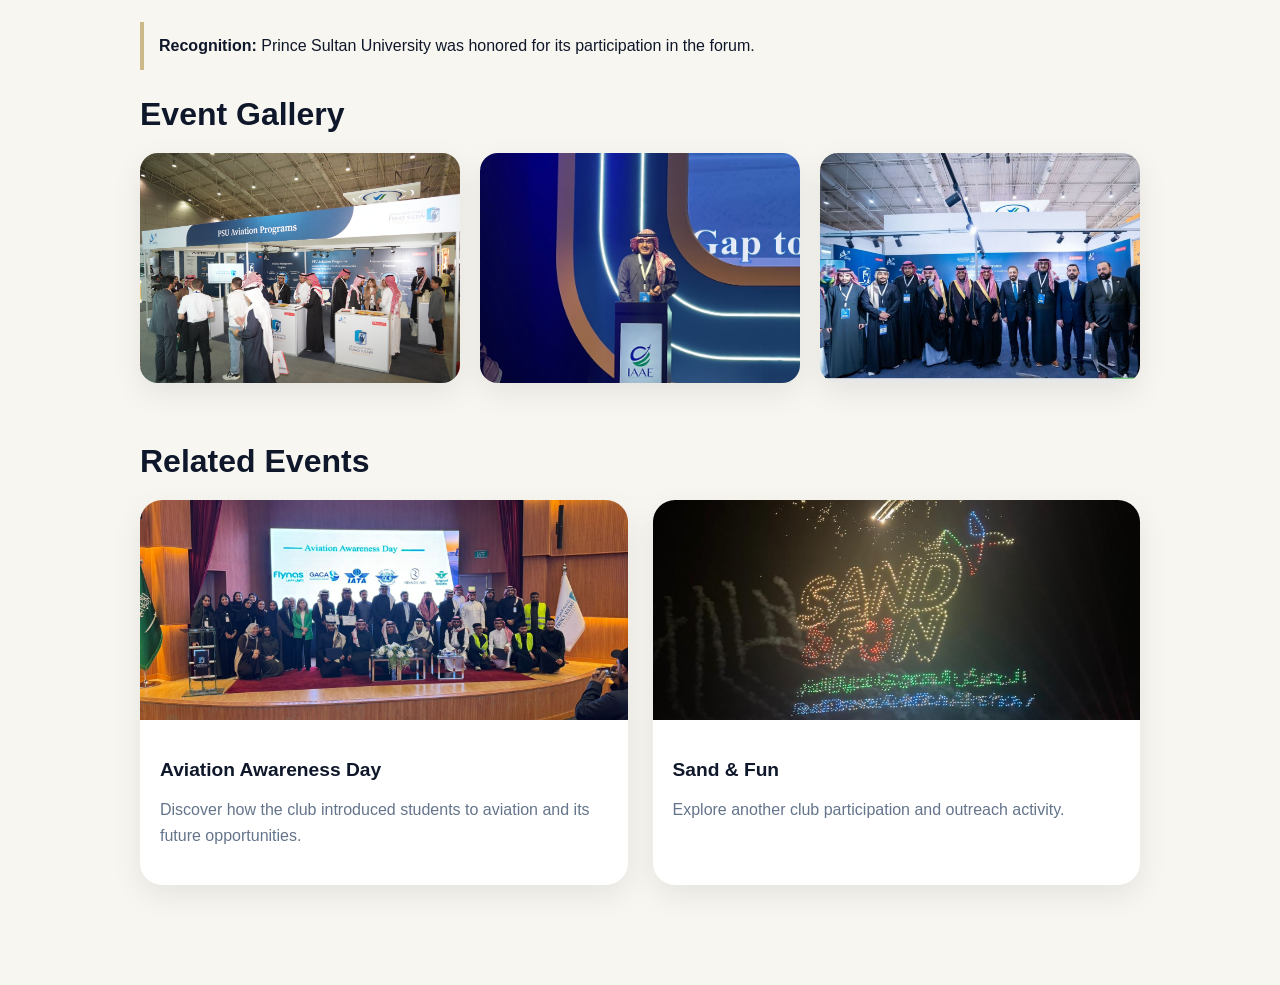
==== commit ee7834ea: "Update airport-forum.html" ====
--- a/events/airport-forum.html
+++ b/events/airport-forum.html
@@ -5,7 +5,7 @@
   <meta charset="UTF-8">
   <meta name="viewport" content="width=device-width, initial-scale=1.0">
   <title>Airport Forum | Space & Aviation Club</title>
-<link rel="stylesheet" href="/Space-Aviation-Club/css/style.css"></head>
+<link rel="stylesheet" href="../css/style.css"></head>
 
 <body>
 
@@ -23,7 +23,7 @@
         was recognized for its active participation.
       </p>
 
-<img src="/Space-Aviation-Club/images/event1.jpeg" alt="Airport Forum" class="event-hero-image">
+<img src="../images/event1.jpeg" alt="Airport Forum" class="event-hero-image">
       
       <div class="event-info-box">
         <div class="info-item">
@@ -70,8 +70,8 @@
         <h2>Event Gallery</h2>
 
         <div class="event-gallery-grid">
-          <img src="/Space-Aviation-Club/images/forum.jpeg" alt="Airport Forum Photo 1">
-          <img src="/Space-Aviation-Club/images/bdr.jpeg" alt="Airport Forum Photo 2">
+          <img src="../images/forum.jpeg" alt="Airport Forum Photo 1">
+          <img src="../images/bdr.jpeg" alt="Airport Forum Photo 2">
           <img src="../images/for.jpeg" alt="Airport Forum Photo 3">
         </div>
       </div>
@@ -81,7 +81,7 @@
 
         <div class="related-events-grid">
           <a href="aviation-awareness-day.html" class="related-event-card">
-            <img src="/Space-Aviation-Club/images/main.jpeg" alt="Aviation Awareness Day">
+            <img src="../images/main.jpeg" alt="Aviation Awareness Day">
             <div class="related-event-content">
               <h3>Aviation Awareness Day</h3>
               <p>Discover how the club introduced students to aviation and its future opportunities.</p>
@@ -89,7 +89,7 @@
           </a>
 
           <a href="sand-fun.html" class="related-event-card">
-            <img src="/Space-Aviation-Club/images/sd2.jpeg" alt="Sand & Fun">
+            <img src="../images/sd2.jpeg" alt="Sand & Fun">
             <div class="related-event-content">
               <h3>Sand & Fun</h3>
               <p>Explore another club participation and outreach activity.</p>
--- a/css/style.css
+++ b/css/style.css
@@ -0,0 +1,1005 @@
+:root {
+  --primary: #003049;
+  --bg-main: #FDF0D5;
+  --accent: #C9A227;
+
+  --text-dark: #0f172a;
+  --text-light: #ffffff;
+  --muted: #64748b;
+
+  --card-bg: #ffffff;
+  --section-bg: #f8f6f0;
+  --footer-text: #e2e8f0;
+  --footer-muted: #cbd5e1;
+  --footer-soft: #94a3b8;
+  --footer-border: rgba(255, 255, 255, 0.12);
+
+  --shadow-soft: 0 10px 30px rgba(0, 0, 0, 0.08);
+  --shadow-hover: 0 18px 35px rgba(0, 0, 0, 0.12);
+}
+
+.event-highlight {
+  background: #f8f6f0;
+  border-left: 4px solid #cbb98a;
+  padding: 15px;
+  margin: 20px 0;
+  font-weight: 500;
+}
+
+
+.tagline {
+  font-size: 1.1rem;
+  font-weight: 500;
+  color: #cbb98a;
+  margin: 10px 0 25px;
+  position: relative;
+  font-style: italic;
+}
+
+.tagline::before {
+  content: "";
+  width: 40px;
+  height: 2px;
+  background: #cbb98a;
+  position: absolute;
+  top: -8px;
+  left: 0;
+}
+
+
+nav {
+  display: flex;
+  justify-content: space-between;
+  align-items: center;
+  padding: 20px 40px;
+  position: relative;
+}
+
+.site-title {
+  display: flex;
+  align-items: center;
+  gap: 15px;
+  font-size: 2rem;
+  color: var(--text-dark);
+}
+
+.site-logo {
+  width: 70px;
+}
+
+.nav-links {
+  display: flex;
+  gap: 25px;
+  list-style: none;
+}
+
+.nav-links a {
+  text-decoration: none;
+  color: var(--text-dark);
+  font-size: 1.1rem;
+}
+
+.menu-toggle {
+  display: none;
+  font-size: 2rem;
+  cursor: pointer;
+}
+@media (max-width: 768px) {
+
+  .menu-toggle {
+    display: block;
+  }
+
+  .nav-links {
+    display: none;
+    flex-direction: column;
+    position: absolute;
+    top: 100%;
+    right: 20px;
+    background: #f8f6f0;
+    padding: 20px;
+    border-radius: 12px;
+    width: 200px;
+    gap: 15px;
+    box-shadow: 0 10px 25px rgba(0,0,0,0.08);
+  }
+
+  .nav-links.active {
+    display: flex;
+  }
+
+}
+
+
+.hidden {
+  opacity: 0;
+  transform: translateY(30px);
+}
+
+.show {
+  opacity: 1;
+  transform: translateY(0);
+  transition: all 0.6s ease;
+}
+
+nav {
+  position: fixed;
+  top: 0;
+  left: 0;
+  right: 0;
+  width: 100%;
+  box-sizing: border-box;
+  z-index: 1000;
+  background-color: var(--bg-main);
+  box-shadow: 0 2px 10px rgba(0,0,0,0.05);
+  padding: 20px 40px;
+}
+
+body {
+  padding-top: 90px;
+}
+
+nav.scrolled {
+   background-color: rgba(248, 246, 240, 0.85);
+  backdrop-filter: blur(10px);
+  box-shadow: 0 4px 20px rgba(0,0,0,0.08)
+}
+nav {
+  transition: all 0.3s ease;
+}
+
+
+html {
+  scroll-behavior: smooth;
+}
+
+body {
+  margin: 0;
+  font-family: Arial, sans-serif;
+  background-color: var(--section-bg);
+  color: var(--text-dark);
+}
+
+.site-title {
+  display: flex;
+  align-items: center;
+  gap: 10px;
+}
+
+.site-logo {
+  width: 60px;
+  height: 60px;
+  object-fit: contain;
+}
+
+ul {
+  list-style: none;
+  padding: 0;
+}
+
+nav ul {
+  display: flex;
+  gap: 20px;
+}
+
+a {
+  text-decoration: none;
+  color: var(--text-dark);
+}
+
+nav {
+  display: flex;
+  justify-content: space-between;
+  align-items: center;
+  padding: 20px 40px;
+  background-color: var(--section-bg);
+  
+}
+
+nav h1 {
+  font-size: 24px;
+  color: var(--primary);
+}
+
+nav a:hover {
+  color: var(--accent);
+}
+
+#hero {
+  padding: 100px 40px;
+  min-height: 80vh;
+  display: flex;
+  align-items: center;
+  background:
+linear-gradient(rgba(0,0,0,0.55), rgba(0,0,0,0.75)),
+    url("../images/hero.jpg");
+  background-size: cover;
+  background-position: center;
+  color: var(--text-light);
+}
+
+.hero-content {
+  max-width: 600px;
+}
+
+.hero-content h2 {
+  font-size: 48px;
+  margin-bottom: 20px;
+}
+
+.hero-content p {
+  font-size: 18px;
+  line-height: 1.6;
+  margin-bottom: 20px;
+}
+
+.btn {
+  display: inline-block;
+  text-decoration: none;
+  background-color: var(--accent);
+  color: var(--primary);
+  border-radius: 999px;
+  padding: 12px 24px;
+  font-weight: 600;
+  transition: 0.3s;
+}
+
+.btn:hover {
+  background-color: var(--primary);
+  color: var(--text-light);
+  transform: scale(1.05);
+}
+
+#about {
+  display: flex;
+  justify-content: space-between;
+  align-items: center;
+  gap: 40px;
+  padding: 80px 40px;
+}
+
+.about-text {
+  flex: 1;
+}
+
+.about-text h2 {
+  font-size: 36px;
+  margin-bottom: 20px;
+  color: var(--text-dark);
+}
+
+.about-text p {
+  font-size: 18px;
+  line-height: 1.7;
+  margin-bottom: 15px;
+  color: var(--text-dark);
+}
+
+.about-image {
+  flex: 1;
+}
+
+.about-image img {
+  width: 100%;
+  border-radius: 12px;
+  filter: brightness(0.9);
+  box-shadow: 0 10px 30px rgba(0, 0, 0, 0.2);
+}
+
+/* ======================
+   Events Section
+====================== */
+
+.events-section {
+  padding: 100px 8%;
+  background: var(--section-bg);
+}
+
+.events-section h2 {
+  text-align: center;
+  font-size: 3rem;
+  margin-bottom: 15px;
+  color: var(--text-dark);
+}
+
+.section-subtitle {
+  text-align: center;
+  font-size: 1.1rem;
+  color: var(--muted);
+  margin-bottom: 50px;
+}
+
+.events-wrapper {
+  display: flex;
+  align-items: center;
+  gap: 20px;
+  overflow: hidden;
+}
+
+.events-track {
+  display: flex;
+  gap: 25px;
+  overflow-x: auto;
+  scroll-behavior: smooth;
+  flex: 1;
+  min-width: 0;
+  padding: 10px 5px 20px;
+}
+
+.events-track::-webkit-scrollbar {
+  height: 8px;
+}
+
+.events-track::-webkit-scrollbar-thumb {
+  background: #cbb98a;
+  border-radius: 20px;
+}
+
+.event-card {
+  min-width: 320px;
+  max-width: 320px;
+  background: var(--card-bg);
+  border-radius: 22px;
+  overflow: hidden;
+  text-decoration: none;
+  color: inherit;
+  box-shadow: var(--shadow-soft);
+  transition: transform 0.3s ease, box-shadow 0.3s ease;
+  flex-shrink: 0;
+}
+
+.event-card:hover {
+  transform: translateY(-10px) scale(1.02);
+  box-shadow: var(--shadow-hover);
+}
+
+.event-card img {
+  width: 100%;
+  height: 220px;
+  object-fit: cover;
+  display: block;
+}
+
+.event-card-content {
+  padding: 22px;
+}
+
+.event-card-content h3 {
+  font-size: 1.4rem;
+  margin-bottom: 10px;
+  color: var(--text-dark);
+}
+
+.event-date {
+  font-size: 0.95rem;
+  color: var(--muted);
+  margin-bottom: 12px;
+}
+
+.event-description {
+  font-size: 0.98rem;
+  line-height: 1.6;
+  color: var(--muted);
+  margin-bottom: 18px;
+}
+
+.event-link {
+  display: inline-block;
+  padding: 10px 18px;
+  border-radius: 999px;
+  background-color: var(--accent);
+  color: var(--primary);
+  font-weight: 600;
+  font-size: 0.95rem;
+  transition: 0.3s;
+}
+
+.event-link:hover {
+  background-color: var(--primary);
+  color: var(--text-light);
+  transform: scale(1.05);
+}
+
+.slider-btn {
+  width: 50px;
+  height: 50px;
+  border: none;
+  border-radius: 50%;
+  background: var(--card-bg);
+  color: var(--primary);
+  font-size: 1.5rem;
+  cursor: pointer;
+  box-shadow: 0 8px 20px rgba(0, 0, 0, 0.1);
+  transition: 0.3s ease;
+}
+
+.slider-btn:hover {
+  background: var(--primary);
+  color: var(--text-light);
+}
+
+@media (max-width: 768px) {
+  .events-section h2 {
+    font-size: 2.2rem;
+  }
+
+  .event-card {
+    min-width: 270px;
+    max-width: 270px;
+  }
+
+  .slider-btn {
+    display: none;
+  }
+}
+
+/* ======================
+   event pages
+====================== */
+
+.event-details-page {
+  padding: 100px 8%;
+  background: var(--section-bg);
+}
+
+.event-details-container {
+  max-width: 1000px;
+  margin: 0 auto;
+}
+
+.back-link {
+  display: inline-block;
+  margin-bottom: 20px;
+  text-decoration: none;
+  color: var(--primary);
+  font-weight: 600;
+  transition: 0.3s ease;
+}
+
+.back-link:hover {
+  color: var(--accent);
+}
+
+.event-tag {
+  display: inline-block;
+  background: rgba(201, 162, 39, 0.15);
+  color: var(--primary);
+  font-size: 0.9rem;
+  font-weight: 600;
+  padding: 8px 16px;
+  border-radius: 999px;
+  margin-bottom: 20px;
+}
+
+.event-details-page h1 {
+  font-size: 3rem;
+  color: var(--text-dark);
+  margin-bottom: 15px;
+}
+
+.event-intro {
+  font-size: 1.1rem;
+  line-height: 1.8;
+  color: var(--muted);
+  margin-bottom: 35px;
+  max-width: 800px;
+}
+
+.event-hero-image {
+  width: 100%;
+  height: 500px;
+  object-fit: cover;
+  border-radius: 24px;
+  display: block;
+  margin-bottom: 35px;
+  box-shadow: var(--shadow-soft);
+}
+
+.event-info-box {
+  display: grid;
+  grid-template-columns: repeat(3, 1fr);
+  gap: 20px;
+  background: var(--card-bg);
+  border-radius: 22px;
+  padding: 30px;
+  box-shadow: 0 10px 30px rgba(0, 0, 0, 0.06);
+  margin-bottom: 45px;
+}
+
+.info-item h3 {
+  font-size: 1rem;
+  color: var(--muted);
+  margin-bottom: 8px;
+}
+
+.info-item p {
+  font-size: 1.05rem;
+  color: var(--text-dark);
+  font-weight: 600;
+}
+
+.event-description-section {
+  margin-bottom: 55px;
+}
+
+.event-description-section h2,
+.event-gallery-section h2,
+.related-events-section h2 {
+  font-size: 2rem;
+  color: var(--text-dark);
+  margin-bottom: 20px;
+}
+
+.event-description-section p {
+  font-size: 1.05rem;
+  line-height: 1.9;
+  color: var(--muted);
+  margin-bottom: 18px;
+}
+
+.event-gallery-section {
+  margin-bottom: 60px;
+}
+
+.event-gallery-grid {
+  display: grid;
+  grid-template-columns: repeat(3, 1fr);
+  gap: 20px;
+}
+
+.event-gallery-grid img {
+  width: 100%;
+  height: 230px;
+  object-fit: cover;
+  border-radius: 18px;
+  box-shadow: var(--shadow-soft);
+  transition: transform 0.3s ease;
+}
+
+.event-gallery-grid img:hover {
+  transform: scale(1.03);
+}
+
+.related-events-grid {
+  display: grid;
+  grid-template-columns: repeat(2, 1fr);
+  gap: 25px;
+}
+
+.related-event-card {
+  display: block;
+  background: var(--card-bg);
+  border-radius: 22px;
+  overflow: hidden;
+  text-decoration: none;
+  color: inherit;
+  box-shadow: var(--shadow-soft);
+  transition: transform 0.3s ease, box-shadow 0.3s ease;
+}
+
+.related-event-card:hover {
+  transform: translateY(-6px);
+  box-shadow: var(--shadow-hover);
+}
+
+.related-event-card img {
+  width: 100%;
+  height: 220px;
+  object-fit: cover;
+  display: block;
+}
+
+.related-event-content {
+  padding: 20px;
+}
+
+.related-event-content h3 {
+  font-size: 1.2rem;
+  color: var(--text-dark);
+  margin-bottom: 10px;
+}
+
+.related-event-content p {
+  color: var(--muted);
+  line-height: 1.6;
+}
+
+@media (max-width: 900px) {
+  .event-info-box {
+    grid-template-columns: 1fr;
+  }
+
+  .event-gallery-grid {
+    grid-template-columns: 1fr 1fr;
+  }
+
+  .related-events-grid {
+    grid-template-columns: 1fr;
+  }
+
+  .event-details-page h1 {
+    font-size: 2.3rem;
+  }
+
+  .event-hero-image {
+    height: 380px;
+  }
+}
+
+@media (max-width: 600px) {
+  .event-details-page {
+    padding: 80px 5%;
+  }
+
+  .event-gallery-grid {
+    grid-template-columns: 1fr;
+  }
+
+  .event-details-page h1 {
+    font-size: 2rem;
+  }
+
+  .event-hero-image {
+    height: 260px;
+  }
+}
+
+/* ======================
+   team section
+====================== */
+
+.leadership-grid .team-card {
+  transform: scale(1.05);
+}
+
+.team-section {
+  padding: 100px 8%;
+  background: var(--section-bg);
+}
+
+.team-header {
+  text-align: center;
+  margin-bottom: 60px;
+}
+
+.team-header h2 {
+  font-size: 3.2rem;
+  color: var(--text-dark);
+  margin-bottom: 15px;
+}
+
+.team-group {
+  margin-bottom: 60px;
+}
+
+.team-group-title {
+  text-align: center;
+  border-left: none;
+  padding-left: 0;
+  position: relative;
+  color: var(--text-dark);
+}
+
+.team-group-title::after {
+  content: "";
+  display: block;
+  width: 60px;
+  height: 4px;
+  background: var(--accent);
+  margin: 10px auto 0;
+  border-radius: 10px;
+}
+
+.team-grid {
+  display: grid;
+  grid-template-columns: repeat(auto-fit, minmax(250px, 250px));
+  justify-content: center;
+  gap: 25px;
+}
+
+.leadership-grid {
+  grid-template-columns: repeat(4, 1fr);
+}
+
+.team-card {
+  background: var(--card-bg);
+  border-radius: 24px;
+  padding: 30px 20px;
+  text-align: center;
+  box-shadow: 0 10px 30px rgba(0, 0, 0, 0.06);
+  transition: transform 0.3s ease, box-shadow 0.3s ease;
+}
+
+.team-card:hover {
+  transform: translateY(-10px) scale(1.02);
+  box-shadow: var(--shadow-hover);
+}
+
+.team-avatar {
+  width: 110px;
+  height: 110px;
+  object-fit: cover;
+  border-radius: 50%;
+  margin-bottom: 18px;
+  border: 4px solid rgba(201, 162, 39, 0.25);
+}
+
+.team-card h4 {
+  font-size: 1.2rem;
+  color: var(--text-dark);
+  margin-bottom: 8px;
+}
+
+.team-role {
+  font-size: 0.98rem;
+  color: var(--muted);
+  margin-bottom: 16px;
+  line-height: 1.5;
+}
+
+.linkedin-link {
+  display: inline-block;
+  text-decoration: none;
+  background-color: var(--accent);
+  color: var(--primary);
+  padding: 10px 18px;
+  border-radius: 999px;
+   font-size: 0.9rem;
+  transition: 0.3s ease;
+}
+
+.linkedin-link:hover {
+  background-color: var(--primary);
+  color: var(--text-light);
+  transform: scale(1.05);
+}
+
+@media (max-width: 1100px) {
+  .team-grid,
+  .leadership-grid {
+    grid-template-columns: repeat(3, 1fr);
+  }
+}
+
+@media (max-width: 800px) {
+  .team-header h2 {
+    font-size: 2.5rem;
+  }
+
+  .team-grid,
+  .leadership-grid {
+    grid-template-columns: repeat(2, 1fr);
+  }
+}
+
+@media (max-width: 550px) {
+  .team-section {
+    padding: 80px 5%;
+  }
+
+  .team-header h2 {
+    font-size: 2rem;
+  }
+
+  .team-grid,
+  .leadership-grid {
+    grid-template-columns: 1fr;
+  }
+
+  .team-group-title {
+    font-size: 1.5rem;
+  }
+}
+
+/*================
+footer
+==================*/
+
+.footer {
+  background: var(--primary);
+  color: var(--footer-text);
+  padding: 60px 8% 20px;
+}
+
+.social-links {
+  display: flex;
+  flex-wrap: wrap;
+  gap: 12px;
+  align-items: center;
+}
+
+.footer-container {
+  display: grid;
+  grid-template-columns: repeat(4, 1fr);
+  gap: 40px;
+  margin-bottom: 30px;
+}
+
+.footer-col h3,
+.footer-col h4 {
+  color: var(--text-light);
+  margin-bottom: 15px;
+}
+
+.footer-col p {
+  color: var(--footer-soft);
+  line-height: 1.7;
+}
+
+.footer-col ul {
+  list-style: none;
+  padding: 0;
+}
+
+.footer-col ul li {
+  margin-bottom: 10px;
+}
+
+.footer-col ul li a {
+  text-decoration: none;
+  color: var(--footer-soft);
+  transition: 0.3s;
+}
+
+.footer-col ul li a:hover {
+  color: var(--text-light);
+}
+
+.social-links a {
+  display: inline-block;
+  margin-right: 10px;
+  text-decoration: none;
+  color: var(--footer-muted);
+  background: rgba(255, 255, 255, 0.08);
+  padding: 8px 14px;
+  border-radius: 999px;
+  transition: 0.3s;
+}
+
+.social-links a:hover {
+  background: var(--accent);
+  color: var(--text-light);
+}
+
+.footer-bottom {
+  border-top: 1px solid var(--footer-border);
+  text-align: center;
+  padding-top: 15px;
+  font-size: 0.9rem;
+  color: var(--footer-muted);
+}
+
+/* Responsive */
+@media (max-width: 900px) {
+  .footer-container {
+    grid-template-columns: repeat(2, 1fr);
+  }
+}
+
+@media (max-width: 600px) {
+  .footer-container {
+    grid-template-columns: 1fr;
+  }
+}
+
+.social-links a.tiktok:hover {
+  background: linear-gradient(135deg, #000000, #ff0050);
+  color: #ffffff;
+}
+
+.social-links a.linkedin:hover {
+  background: #0077b5;
+}
+
+.social-links a.instagram:hover {
+  background: linear-gradient(45deg, #feda75, #d62976, #962fbf);
+}
+
+.hidden {
+  opacity: 0;
+  transform: translateY(40px);
+  transition: all 0.8s ease;
+}
+
+.show {
+  opacity: 1;
+  transform: translateY(0);
+}
+
+@media (max-width: 768px) {
+
+  body {
+    overflow-x: hidden;
+  }
+
+  .events-grid,
+  .team-grid {
+    grid-template-columns: 1fr;
+  }
+
+  .container,
+  .hero-content,
+  .about-content {
+    flex-direction: column;
+    text-align: center;
+    align-items: center;
+  }
+
+  h1 {
+    font-size: 2rem;
+  }
+
+  h2 {
+    font-size: 1.5rem;
+  }
+
+  p {
+    font-size: 0.95rem;
+  }
+
+  section {
+    padding: 60px 20px;
+  }
+
+  nav ul {
+    flex-direction: column;
+    gap: 10px;
+  }
+
+}
+
+@media (max-width: 768px) {
+
+  .about-content {
+    display: flex;
+    flex-direction: column !important;
+    align-items: flex-start;
+    gap: 20px;
+  }
+
+  .about-text,
+  .about-image {
+    width: 100% !important;
+  }
+
+  .about-text p {
+    line-height: 1.8;
+    font-size: 1rem;
+  }
+
+  .about-image img {
+    width: 100% !important;
+    height: auto;
+    margin-top: 20px;
+    border-radius: 20px;
+  }
+
+}
+@media (max-width: 768px) {
+
+  #about {
+    flex-direction: column;
+    align-items: flex-start;
+    padding: 60px 20px;
+  }
+
+  .about-text,
+  .about-image {
+    width: 100%;
+  }
+
+  .about-text h2 {
+    font-size: 2.2rem;
+  }
+
+  .about-text p {
+    font-size: 1rem;
+    line-height: 1.8;
+  }
+
+  .about-image img {
+    width: 100%;
+    margin-top: 20px;
+  }
+
+}
